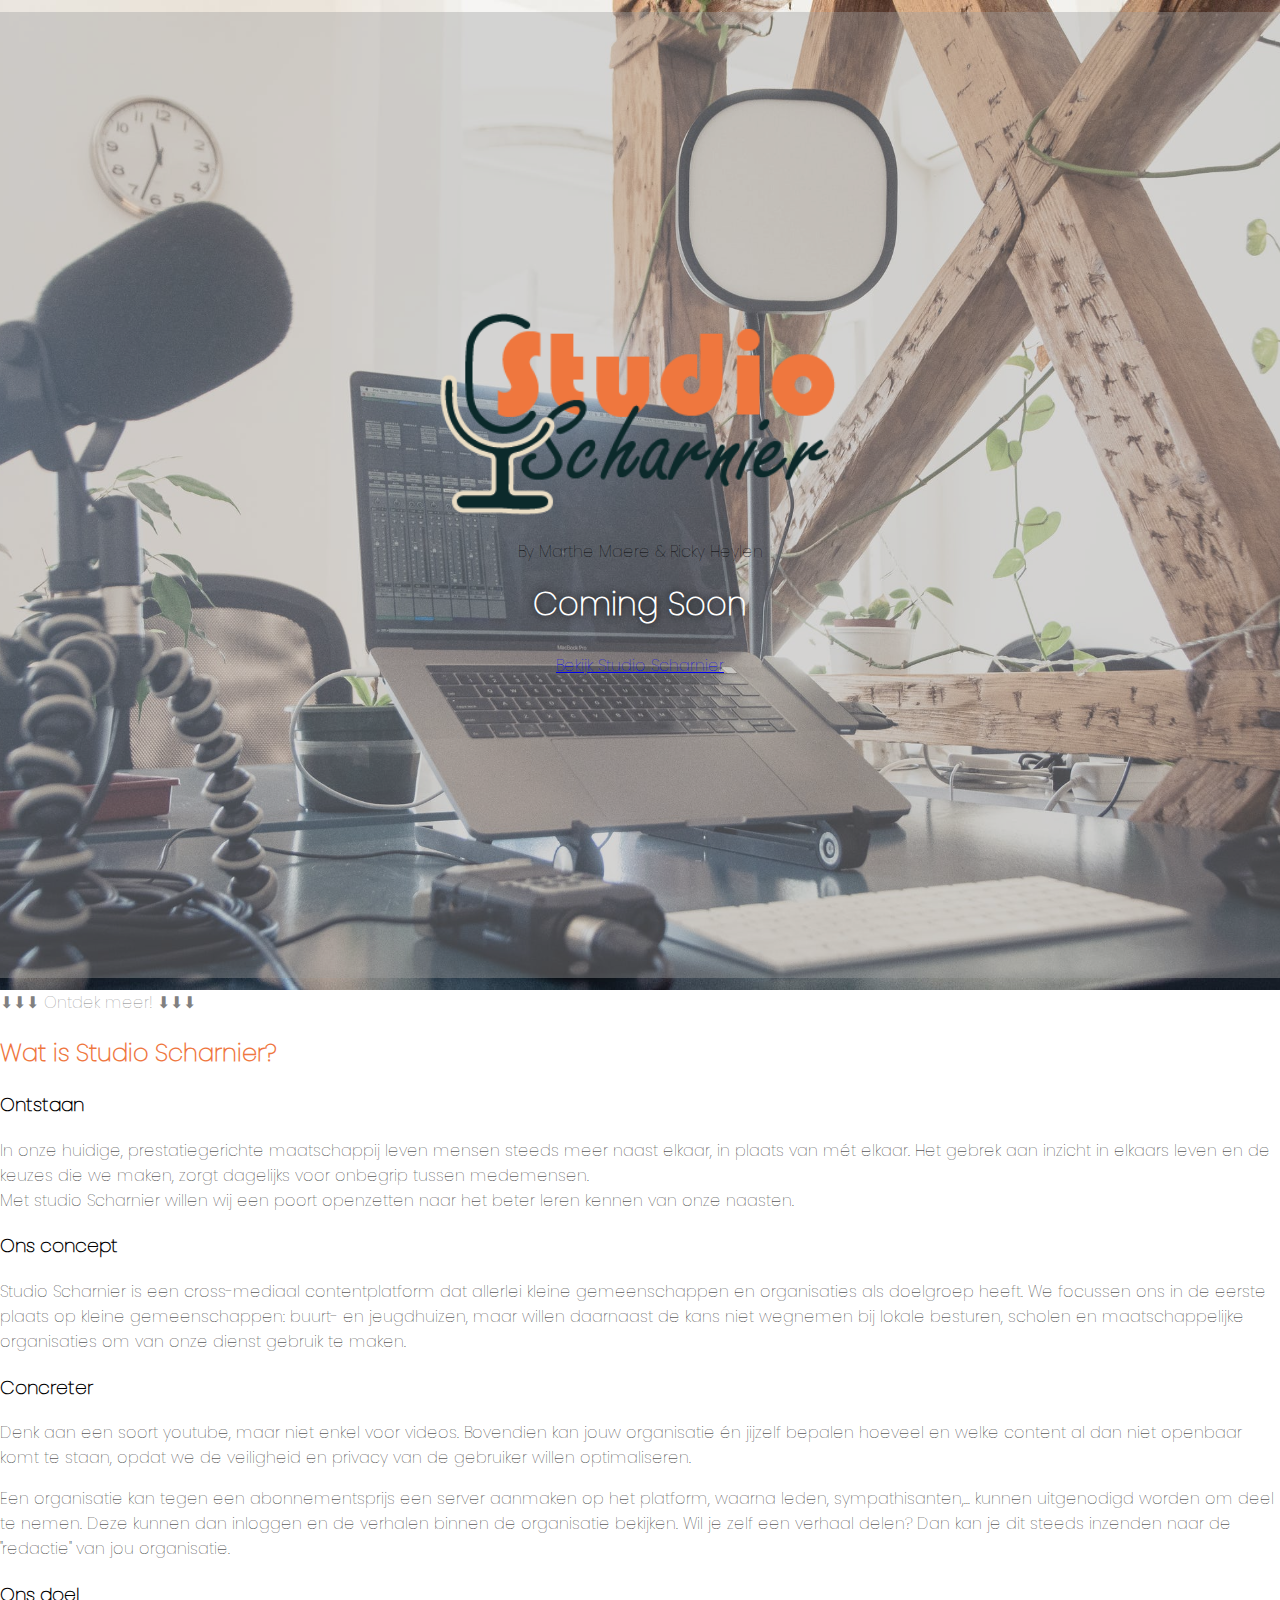
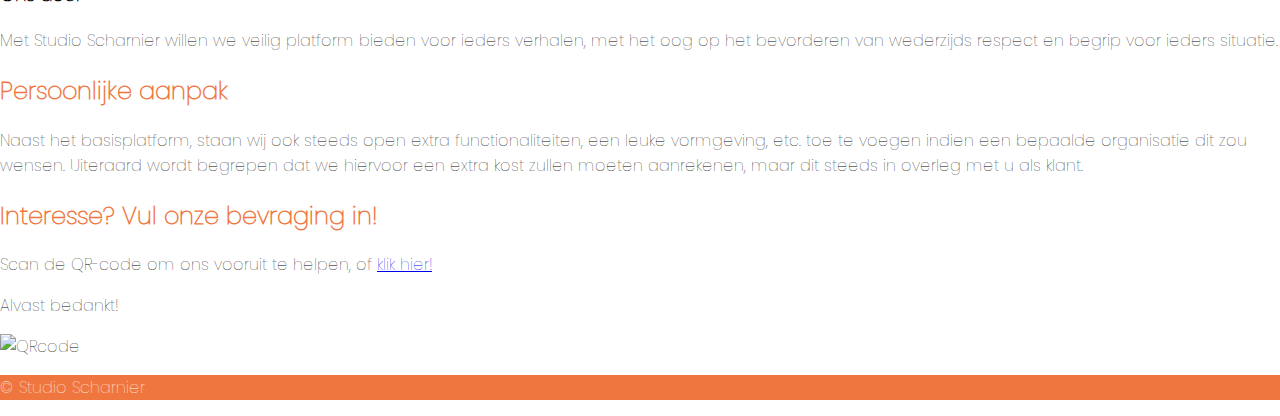
==== index.html @ b72e32d1 "feat: try getting the product online" ====
<!DOCTYPE html>
<html lang="en">
<head>
    <meta charset="UTF-8">
    <meta http-equiv="X-UA-Compatible" content="IE=edge">
    <meta name="viewport" content="width=device-width, initial-scale=1.0">
    <title>Studio Scharnier</title>
    <link rel="stylesheet" href="css/styles.css">
</head>
<body>
    <div class="background flex">
        <div class="content">
            <img src="assets/imgs/278087737_3045400305709969_4315556377183470121_n.png" alt="Studio Scharnier Logo" class="logo">
            <p>By Marthe Maere & Ricky Heylen</p>
            <h1>Coming Soon</h1>
            <br>
            <a href="index.php" class="product">Bekijk Studio Scharnier</a>
        </div>
    </div>
        <div class="flex"><span style="color:gray;padding-top:.5em;">⬇⬇⬇ Ontdek meer! ⬇⬇⬇</span>
        </div>
    <div class="main">
        <section class="what">
            <h2>Wat is Studio Scharnier?</h2>
            <h3>Ontstaan</h3>
            <p>In onze huidige, prestatiegerichte maatschappij leven mensen steeds meer naast elkaar, in plaats van mét elkaar.
                Het gebrek aan inzicht in elkaars leven en de keuzes die we maken, zorgt dagelijks voor onbegrip tussen medemensen.
                <br>Met studio Scharnier willen wij een poort openzetten naar het beter leren kennen van onze naasten.
            </p>
            <h3>Ons concept</h3>
            <p>Studio Scharnier is een cross-mediaal contentplatform dat allerlei kleine gemeenschappen en organisaties als doelgroep heeft.
                We focussen ons in de eerste plaats op kleine gemeenschappen: buurt- en jeugdhuizen, maar willen daarnaast de kans niet wegnemen bij lokale besturen, scholen en maatschappelijke organisaties om van onze dienst gebruik te maken.
            </p>
            <h3>Concreter</h3>
            <p>Denk aan een soort youtube, maar niet enkel voor videos. Bovendien kan jouw organisatie én jijzelf bepalen hoeveel en welke content al dan niet openbaar komt te staan, opdat we de veiligheid en privacy van de gebruiker willen optimaliseren.</p>
            <p>Een organisatie kan tegen een abonnementsprijs een server aanmaken op het platform, waarna leden, sympathisanten,... kunnen uitgenodigd worden om deel te nemen. 
                Deze kunnen dan inloggen en de verhalen binnen de organisatie bekijken. Wil je zelf een verhaal delen? Dan kan je dit steeds inzenden naar de "redactie" van jou organisatie.
            </p>
            <h3>Ons doel</h3>
            <p>Met Studio Scharnier willen we veilig platform bieden voor ieders verhalen, met het oog op het bevorderen van wederzijds respect en begrip voor ieders situatie.</p>
        </section>
        <section class="custom">
            <h2>Persoonlijke aanpak</h2>
            <p>Naast het basisplatform, staan wij ook steeds open extra functionaliteiten, een leuke vormgeving, etc. toe te voegen indien een bepaalde organisatie dit zou wensen.
                Uiteraard wordt begrepen dat we hiervoor een extra kost zullen moeten aanrekenen, maar dit steeds in overleg met u als klant.
            </p>
        </section>
        <section class="survey">
            <div class="left">
                <h2>Interesse? Vul onze bevraging in!</h2>
                <p>Scan de QR-code om ons vooruit te helpen, of <a href="https://forms.office.com/Pages/ResponsePage.aspx?id=xTzTd7TJZkeVx-1bUV4czkNNZBFzc4tNnsk94JQGuYBUOUdLVzNaWktKVkJaMU1EU1UwWTBDN0QwWi4u">klik hier!</a></p>
                    <p>Alvast bedankt!</p>
            </div>
            <img src="./assets/imgs/QRCode for Studio Scharnier.png" alt="QRcode">
        </section>
    </div>
    <footer class="flex" style="background-color: #EF773F;color:white;">
        <p >© Studio Scharnier</p>
    </footer>
    
    </body>
</html>
---- css/styles.css ----
@font-face {
    font-family: "Poppins";
    src: 
    url(../assets/fonts/Poppins/Poppins-Thin.ttf);
}

*, html {
    box-sizing: border-box;
}

body {
    margin: 0;
    padding: 0;
    overflow-x: hidden;
    font-family: "Poppins", 'Segoe UI', Tahoma, Geneva, Verdana, sans-serif;
}

.background {
    display: flex;
    flex-direction: column;
    justify-content: center;
    align-items: center;
    width: 100vw;
    height:110vh;
    background-image: url(../assets/imgs/coming-soon.jpeg);
    background-position: center;
    background-repeat: no-repeat;
    background-size: cover;
}

.content {
    display: flex;
    flex-direction: column;
    justify-content: center;
    align-items: center;
    padding: 300px 100%;
    background-color: rgba(159, 159, 159, 0.4);
}

.logo {
    text-align: center;
    width: 400px;
    height: auto;
}

h1 {
    color: white;
    margin: 0;
    padding: 0;
    text-shadow: 0px 0px  8px black;
}

h2 {
    font-family: "Poppins", 'Segoe UI', Tahoma, Geneva, Verdana, sans-serif;
    color: #EF773F;
}

main {
    margin: 10%;
}
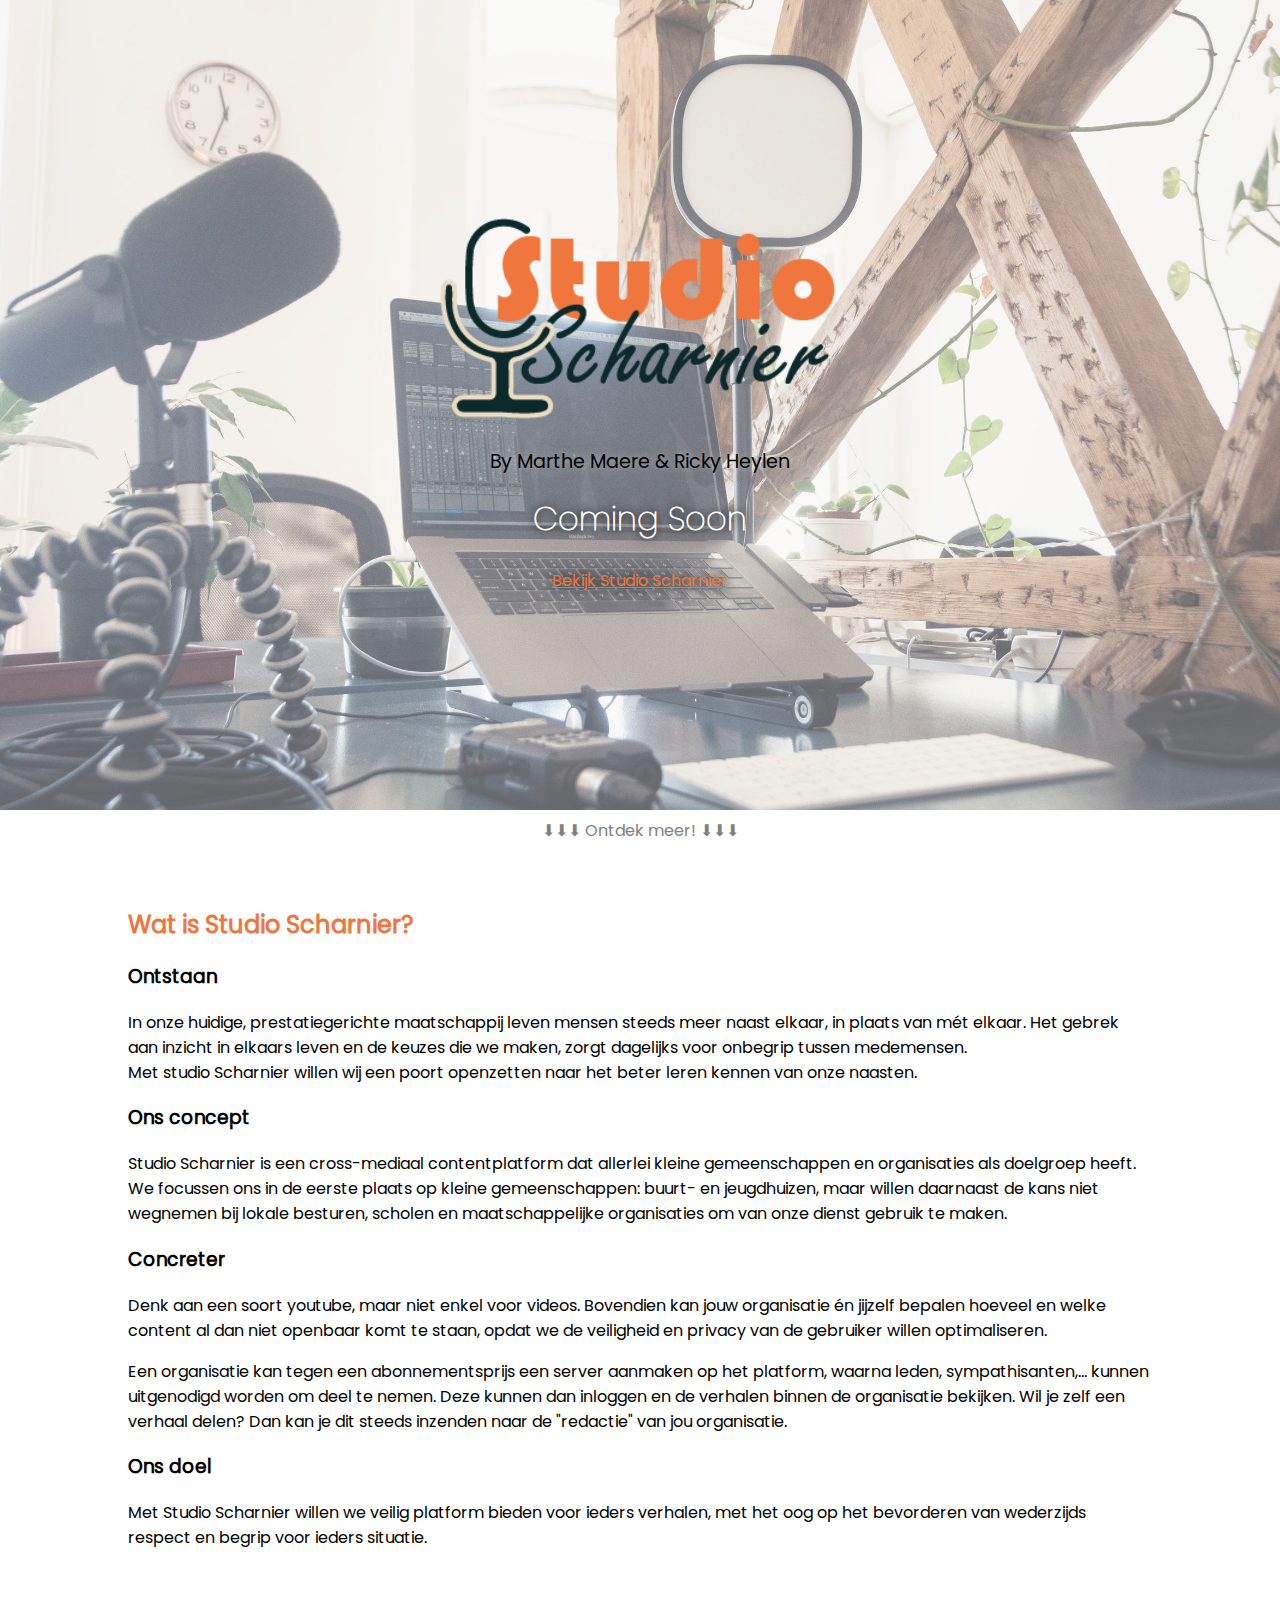
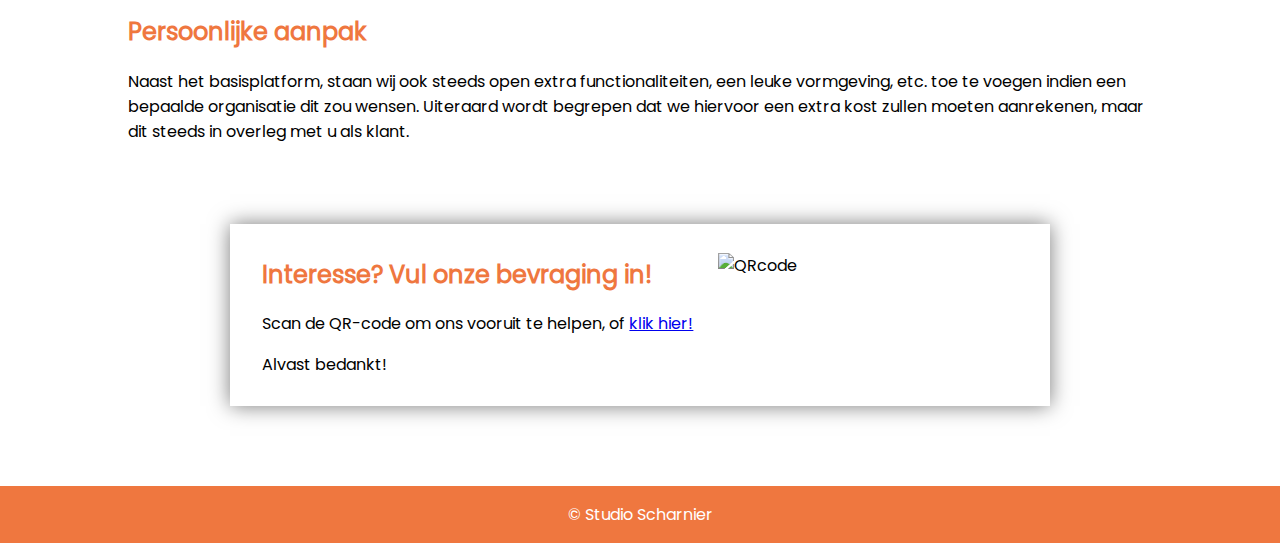
==== commit 46b6c7a3: "feat: rename image source" ====
--- a/index.html
+++ b/index.html
@@ -51,7 +51,7 @@
                 <p>Scan de QR-code om ons vooruit te helpen, of <a href="https://forms.office.com/Pages/ResponsePage.aspx?id=xTzTd7TJZkeVx-1bUV4czkNNZBFzc4tNnsk94JQGuYBUOUdLVzNaWktKVkJaMU1EU1UwWTBDN0QwWi4u">klik hier!</a></p>
                     <p>Alvast bedankt!</p>
             </div>
-            <img src="./assets/imgs/QRCode for Studio Scharnier.png" alt="QRcode">
+            <img src="./assets/imgs/QRCodeforStudioScharnier.png" alt="QRcode">
         </section>
     </div>
     <footer class="flex" style="background-color: #EF773F;color:white;">
--- a/css/styles.css
+++ b/css/styles.css
@@ -1,8 +1,15 @@
+@font-face {
+    font-family: "Poppins-light";
+    src: url(../assets/fonts/Poppins/Poppins-Thin.ttf);
+    font-weight: light;
+}
+
 @font-face {
     font-family: "Poppins";
-    src: 
-    url(../assets/fonts/Poppins/Poppins-Thin.ttf);
+    src: url(../assets/fonts/Poppins/Poppins-Regular.ttf);
+    font-weight: normal;
 }
+
 
 *, html {
     box-sizing: border-box;
@@ -12,42 +19,75 @@
     margin: 0;
     padding: 0;
     overflow-x: hidden;
-    font-family: "Poppins", 'Segoe UI', Tahoma, Geneva, Verdana, sans-serif;
+    font-family: "Poppins";
 }
 
 .background {
+    position: relative; 
+    width: 100vw;
+    height:90vh;
+    background-color: rgba(255, 255, 255, 0.382);
+    background-image: url(../assets/imgs/coming-soon.jpeg);
+    background-blend-mode: lighten;
+    background-position: center;
+    background-repeat: no-repeat;
+    background-size: cover;
+}
+
+.flex {
+    display: flex;
+    flex-direction: column;
+    justify-content: center;
+    align-items: center;
+}
+
+.product {
+    color:#EF773F;
+    text-shadow: 0px 0px 12px rgb(0, 0, 0);
+}
+
+.product:hover {
+    color:#EF773F;
+    text-shadow: 0px 0px  8px black;
+    text-decoration: none;
+}
+
+
+.content {
+    position: relative;
     display: flex;
     flex-direction: column;
     justify-content: center;
     align-items: center;
     width: 100vw;
-    height:110vh;
-    background-image: url(../assets/imgs/coming-soon.jpeg);
-    background-position: center;
-    background-repeat: no-repeat;
-    background-size: cover;
-}
-
-.content {
-    display: flex;
-    flex-direction: column;
-    justify-content: center;
-    align-items: center;
-    padding: 300px 100%;
-    background-color: rgba(159, 159, 159, 0.4);
+    height:90vh;
+    z-index: 2;
+    /* padding: 200px 100%;
+    background-color: rgba(159, 159, 159, 0.4); */
 }
 
 .logo {
     text-align: center;
     width: 400px;
     height: auto;
+
 }
 
 h1 {
     color: white;
     margin: 0;
     padding: 0;
+    width: 100%;
+    text-align: center;
+    font-family: "Poppins-light";
     text-shadow: 0px 0px  8px black;
+}
+
+.content p {
+    text-shadow: 0px 0px  8px rgba(255, 255, 255, 0.392);
+    font-size: 1.2em;
+    width: 100%;
+    text-align: center;
 }
 
 h2 {
@@ -55,6 +95,43 @@
     color: #EF773F;
 }
 
-main {
-    margin: 10%;
-}+section {
+    margin-top: 4em;
+}
+
+.main {
+    margin: 0em 10%;
+}
+
+.survey {
+    background-color: rgb(255, 255, 255);
+    box-shadow: 0px 0px 20px rgb(122, 122, 122);
+    margin: 5em 10%;
+    padding: .8em 2em;
+    display: flex;
+    flex-direction: row;
+    flex-wrap: wrap;
+    justify-content: space-between;
+    align-items: flex-start;
+}
+
+.survey img {
+    width: 300px;
+    max-width: 100%;
+    margin: 1em 0;
+}
+
+@media (max-width:500px) {
+    .content, p, h1 {
+        width: 80%;
+    }
+
+    .logo {
+        width: 250px;
+    }
+
+    h1 {
+        font-size: 1.2em;;
+    }
+
+}
